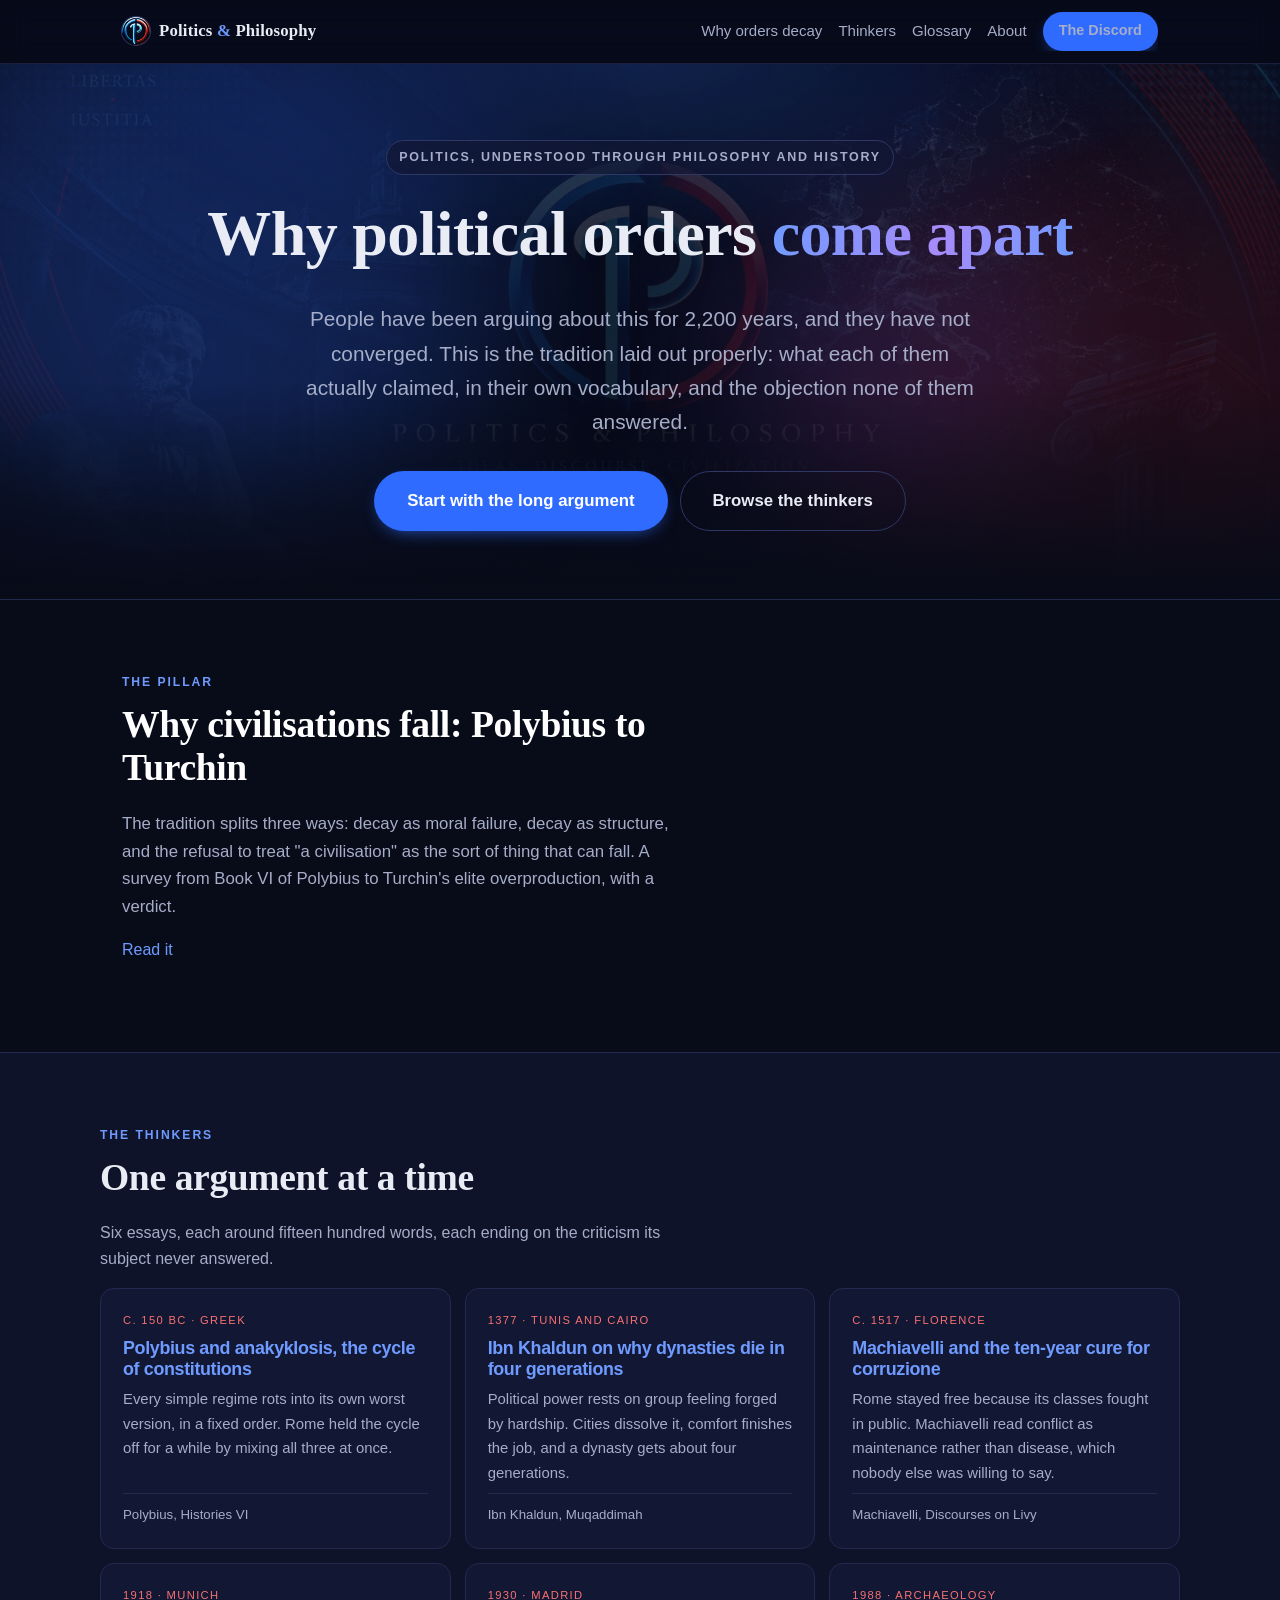
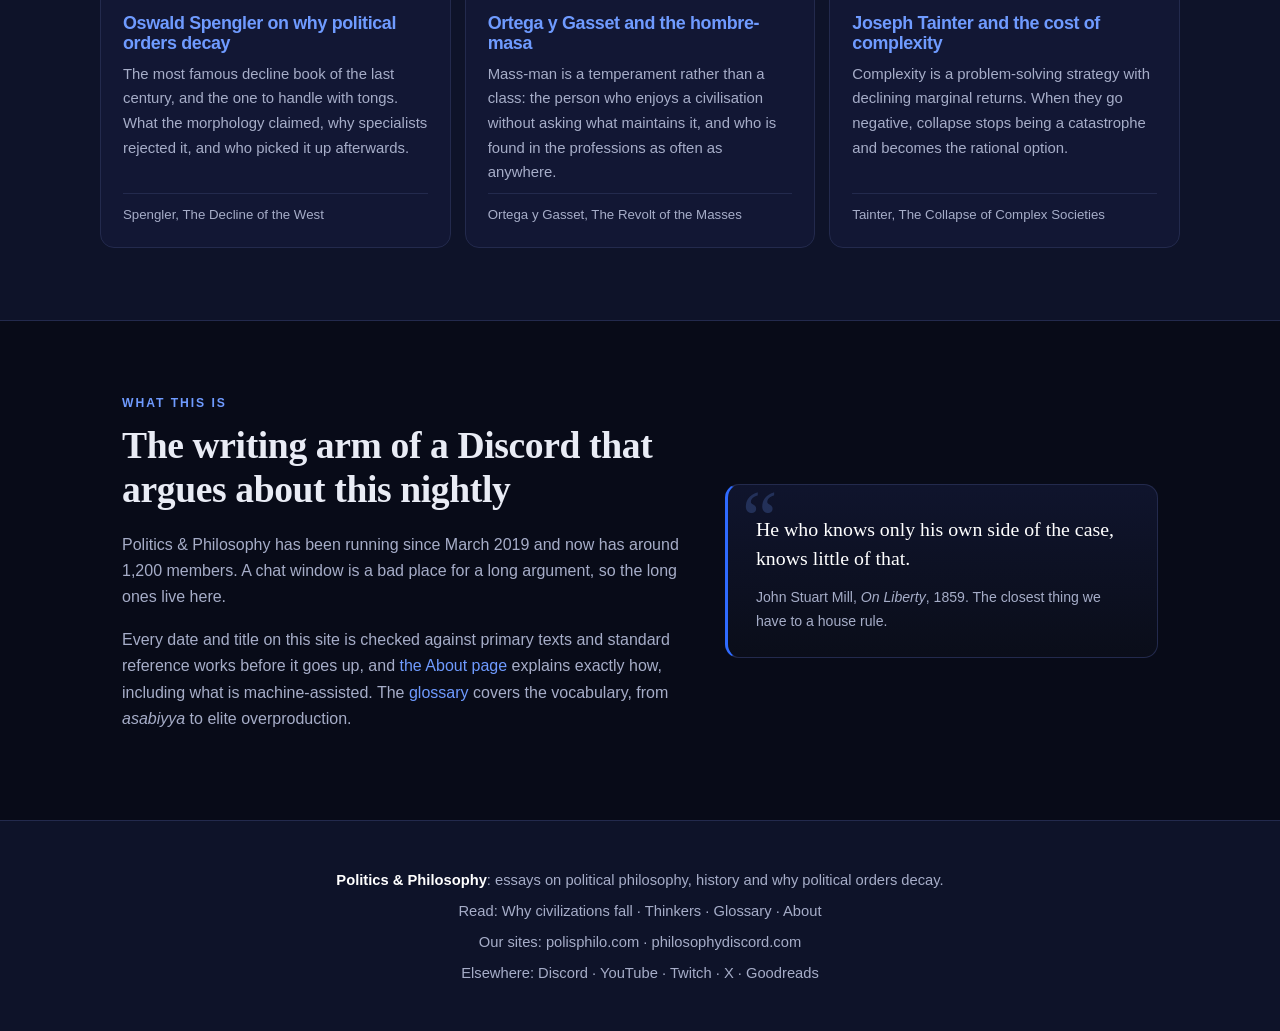
==== index.html @ 43c69aaf "The publication: essays on why political orders decay politicsphilosophy.com becomes the authority s" ====
<!doctype html>
<html lang="en">
<head>
<meta charset="utf-8">
<meta name="viewport" content="width=device-width, initial-scale=1">
<meta name="robots" content="index,follow,max-image-preview:large,max-snippet:-1">
<meta name="theme-color" content="#080b18">

<link rel="canonical" href="https://politicsphilosophy.com/">

<title>Politics &amp; Philosophy: Essays on Political Decay</title>
<meta name="description" content="Why political orders decay, read through the people who tried to explain it: Polybius, Ibn Khaldun, Machiavelli, Spengler, Ortega y Gasset and Joseph Tainter.">

<meta property="og:type" content="website">
<meta property="og:site_name" content="Politics &amp; Philosophy">
<meta property="og:url" content="https://politicsphilosophy.com/">
<meta property="og:title" content="Politics &amp; Philosophy: Essays on Political Decay">
<meta property="og:description" content="Why political orders decay, read through the people who tried to explain it: Polybius, Ibn Khaldun, Machiavelli, Spengler, Ortega y Gasset and Joseph Tainter.">
<meta property="og:image" content="https://politicsphilosophy.com/og.png">
<meta property="og:image:width" content="1200">
<meta property="og:image:height" content="630">
<meta name="twitter:card" content="summary_large_image">
<meta name="twitter:site" content="@polisphilo">
<meta name="twitter:title" content="Politics &amp; Philosophy: Essays on Political Decay">
<meta name="twitter:description" content="Why political orders decay, read through the people who tried to explain it: Polybius, Ibn Khaldun, Machiavelli, Spengler, Ortega y Gasset and Joseph Tainter.">
<meta name="twitter:image" content="https://politicsphilosophy.com/og.png">

<link rel="icon" href="/favicon.png" type="image/png">
<link rel="stylesheet" href="/style.css">
<script>document.documentElement.className += ' js';</script>
<script src="/app.js" defer></script>

<script type="application/ld+json">
{
 "@context": "https://schema.org",
 "@graph": [
  {
   "@type": "WebPage",
   "@id": "https://politicsphilosophy.com/#page",
   "headline": "Politics & Philosophy: Essays on Political Decay",
   "description": "Why political orders decay, read through the people who tried to explain it: Polybius, Ibn Khaldun, Machiavelli, Spengler, Ortega y Gasset and Joseph Tainter.",
   "datePublished": "2026-08-13",
   "dateModified": "2026-08-13",
   "inLanguage": "en",
   "isPartOf": {
    "@id": "https://politicsphilosophy.com/#website"
   },
   "publisher": {
    "@id": "https://polisphilo.com/#org"
   },
   "author": {
    "@id": "https://polisphilo.com/#org"
   },
   "mainEntityOfPage": "https://politicsphilosophy.com/"
  },
  {
   "@type": "WebSite",
   "@id": "https://politicsphilosophy.com/#website",
   "name": "Politics & Philosophy",
   "url": "https://politicsphilosophy.com/",
   "inLanguage": "en",
   "publisher": {
    "@id": "https://polisphilo.com/#org"
   }
  }
 ]
}
</script>
</head>
<body>
<nav class="topbar">
  <div class="topbar-in">
    <a class="brand" href="/"><img src="/mark.png" alt="" width="28" height="28"> <span>Politics <em>&amp;</em> Philosophy</span></a>
    <div class="site-links">
      <a href="/why-civilizations-fall/">Why orders decay</a>
      <a href="/thinkers/">Thinkers</a>
      <a href="/glossary/">Glossary</a>
      <a href="/about/">About</a>
      <a class="btn btn-sm" href="https://philosophydiscord.com/" rel="noopener">The Discord</a>
    </div>
  </div>
  <span class="progress"></span>
</nav>
<header class="hero">
  <div class="aurora" aria-hidden="true"><i></i><i></i><i></i></div>
  <div class="hero-inner">
    <p class="eyebrow">Politics, understood through philosophy and history</p>
    <h1>Why political orders <span class="grad">come apart</span></h1>
    <p class="lede">People have been arguing about this for 2,200 years, and they have not converged. This is
      the tradition laid out properly: what each of them actually claimed, in their own vocabulary, and the
      objection none of them answered.</p>
    <div class="cta-row">
      <a class="btn btn-lg" href="/why-civilizations-fall/">Start with the long argument</a>
      <a class="btn btn-lg btn-ghost" href="/thinkers/">Browse the thinkers</a>
    </div>
  </div>
</header>

<main>
  <section class="band">
    <div class="band-head" data-reveal>
      <span class="kicker">The pillar</span>
      <h2><a href="/why-civilizations-fall/" style="color:#fff">Why civilisations fall: Polybius to Turchin</a></h2>
      <p class="lead-sm">The tradition splits three ways: decay as moral failure, decay as structure, and the refusal to treat "a civilisation" as the sort of thing that can fall. A survey from Book VI of Polybius to Turchin's elite overproduction, with a verdict.</p>
      <p><a href="/why-civilizations-fall/">Read it</a></p>
    </div>
  </section>

  <section class="band alt">
    <div class="band-head" data-reveal><span class="kicker">The thinkers</span><h2>One argument at a time</h2>
      <p>Six essays, each around fifteen hundred words, each ending on the criticism its subject never answered.</p></div>
    <div class="essays" data-stagger>
      <a class="essay" href="/thinkers/polybius/">
        <span class="era">c. 150 BC · Greek</span>
        <h3>Polybius and anakyklosis, the cycle of constitutions</h3>
        <p>Every simple regime rots into its own worst version, in a fixed order. Rome held the cycle off for a while by mixing all three at once.</p>
        <span class="who">Polybius, Histories VI</span>
      </a>
      <a class="essay" href="/thinkers/ibn-khaldun/">
        <span class="era">1377 · Tunis and Cairo</span>
        <h3>Ibn Khaldun on why dynasties die in four generations</h3>
        <p>Political power rests on group feeling forged by hardship. Cities dissolve it, comfort finishes the job, and a dynasty gets about four generations.</p>
        <span class="who">Ibn Khaldun, Muqaddimah</span>
      </a>
      <a class="essay" href="/thinkers/machiavelli/">
        <span class="era">c. 1517 · Florence</span>
        <h3>Machiavelli and the ten-year cure for corruzione</h3>
        <p>Rome stayed free because its classes fought in public. Machiavelli read conflict as maintenance rather than disease, which nobody else was willing to say.</p>
        <span class="who">Machiavelli, Discourses on Livy</span>
      </a>
      <a class="essay" href="/thinkers/spengler/">
        <span class="era">1918 · Munich</span>
        <h3>Oswald Spengler on why political orders decay</h3>
        <p>The most famous decline book of the last century, and the one to handle with tongs. What the morphology claimed, why specialists rejected it, and who picked it up afterwards.</p>
        <span class="who">Spengler, The Decline of the West</span>
      </a>
      <a class="essay" href="/thinkers/ortega-y-gasset/">
        <span class="era">1930 · Madrid</span>
        <h3>Ortega y Gasset and the hombre-masa</h3>
        <p>Mass-man is a temperament rather than a class: the person who enjoys a civilisation without asking what maintains it, and who is found in the professions as often as anywhere.</p>
        <span class="who">Ortega y Gasset, The Revolt of the Masses</span>
      </a>
      <a class="essay" href="/thinkers/tainter/">
        <span class="era">1988 · Archaeology</span>
        <h3>Joseph Tainter and the cost of complexity</h3>
        <p>Complexity is a problem-solving strategy with declining marginal returns. When they go negative, collapse stops being a catastrophe and becomes the rational option.</p>
        <span class="who">Tainter, The Collapse of Complex Societies</span>
      </a>
    </div>
  </section>

  <section class="band">
    <div class="split tight">
      <div class="band-head" data-reveal>
        <span class="kicker">What this is</span>
        <h2>The writing arm of a Discord that argues about this nightly</h2>
        <p>Politics &amp; Philosophy has been running since March 2019 and now has around 1,200 members. A chat
          window is a bad place for a long argument, so the long ones live here.</p>
        <p>Every date and title on this site is checked against primary texts and standard reference works
          before it goes up, and <a href="/about/">the About page</a> explains exactly how, including what
          is machine-assisted. The <a href="/glossary/">glossary</a> covers the vocabulary, from
          <em>asabiyya</em> to elite overproduction.</p>
      </div>
      <figure class="quote" data-reveal>
        <blockquote>He who knows only his own side of the case, knows little of that.</blockquote>
        <figcaption>John Stuart Mill, <cite>On Liberty</cite>, 1859. The closest thing we have to a house rule.</figcaption>
      </figure>
    </div>
  </section>
</main>

<footer class="foot">
  <p><strong>Politics &amp; Philosophy</strong>: essays on political philosophy, history and why political orders decay.</p>
  <p>Read: <a href="/why-civilizations-fall/">Why civilizations fall</a> ·
     <a href="/thinkers/">Thinkers</a> ·
     <a href="/glossary/">Glossary</a> ·
     <a href="/about/">About</a></p>
  <p>Our sites: <a href="https://polisphilo.com/">polisphilo.com</a> ·
     <a href="https://philosophydiscord.com/">philosophydiscord.com</a></p>
  <p>Elsewhere: <a href="https://discord.gg/RZgT4HBjCR" rel="noopener">Discord</a> ·
     <a href="https://www.youtube.com/@polisphilo" rel="noopener">YouTube</a> ·
     <a href="https://www.twitch.tv/polisphilo" rel="noopener">Twitch</a> ·
     <a href="https://x.com/polisphilo" rel="noopener">X</a> ·
     <a href="https://www.goodreads.com/group/show/7275049-politics-philosophy-book-club" rel="noopener">Goodreads</a></p>
</footer>

</body>
</html>
---- style.css ----
/* Politics & Philosophy — polisphilo.com */

:root{
  --bg:#080b18; --bg2:#0b0e1a; --panel:#121734; --panel2:#0e1329; --ink:#e9ecf5; --muted:#a6adc8;
  --blue:#2f6bff; --blue2:#1e40af; --blue-lit:#6f9bff; --red:#dc2626; --red2:#a01818;
  --violet:#8b5cf6; --green:#22c55e;
  --line:#232a4d; --line2:#2e3766; --radius:14px; --max:1080px;
  --serif:"Iowan Old Style","Palatino Linotype",Palatino,Georgia,"Times New Roman",serif;
  --sans:-apple-system,BlinkMacSystemFont,"Segoe UI",Roboto,Helvetica,Arial,sans-serif;
  font-synthesis:none;
}
*{box-sizing:border-box}
html{scroll-behavior:smooth; scroll-padding-top:84px}
body{
  margin:0; background:var(--bg); color:var(--ink);
  font:16px/1.65 var(--sans); -webkit-font-smoothing:antialiased; overflow-x:hidden;
}
h1,h2,h3{line-height:1.15; letter-spacing:-.02em; margin:0 0 .5em}
h1,h2{font-family:var(--serif); letter-spacing:-.01em}
h1{font-size:clamp(2.4rem,6.4vw,4rem)}
h2{font-size:clamp(1.65rem,3.6vw,2.35rem); margin-bottom:.55em}
h3{font-size:1.15rem}
p{margin:0 0 1em}
a{color:var(--blue-lit); text-decoration:none}
a:hover{text-decoration:underline}
strong{color:#fff}
img{max-width:100%; height:auto}
::selection{background:rgba(47,107,255,.4); color:#fff}
:focus-visible{outline:2px solid var(--blue-lit); outline-offset:3px; border-radius:6px}

/* ---------- buttons ---------- */
.btn{
  position:relative; display:inline-block; background:var(--blue); color:#fff; font-weight:600;
  padding:.7em 1.3em; border-radius:999px; border:1px solid transparent; overflow:hidden;
  transition:transform .18s cubic-bezier(.2,.8,.3,1), background .18s, box-shadow .18s;
  box-shadow:0 6px 18px -8px rgba(47,107,255,.9);
}
.btn:hover{background:var(--blue2); text-decoration:none; transform:translateY(-2px); box-shadow:0 12px 26px -10px rgba(47,107,255,.95)}
.btn:active{transform:translateY(0)}
.btn::after{
  content:""; position:absolute; inset:0; pointer-events:none;
  background:linear-gradient(105deg,transparent 35%,rgba(255,255,255,.35) 50%,transparent 65%);
  transform:translateX(-120%);
}
.btn:hover::after{animation:sweep .7s ease}
@keyframes sweep{to{transform:translateX(120%)}}
.btn-lg{padding:.9em 1.9em; font-size:1.05rem}
.btn-sm{padding:.45em 1.05em; font-size:.9rem}
.btn-ghost{background:transparent; border-color:var(--line2); color:var(--ink); box-shadow:none}
.btn-ghost:hover{background:rgba(47,107,255,.12); border-color:var(--blue); box-shadow:none}

.invite{font-family:ui-monospace,SFMono-Regular,Menlo,monospace; font-size:.95em; border-bottom:1px dashed rgba(111,155,255,.5)}
.invite:hover{text-decoration:none; border-bottom-style:solid}

/* ---------- top bar ---------- */
.topbar{
  position:sticky; top:0; z-index:60; background:rgba(8,11,24,.72);
  backdrop-filter:saturate(160%) blur(14px); -webkit-backdrop-filter:saturate(160%) blur(14px);
  border-bottom:1px solid rgba(35,42,77,.7);
}
.topbar-in{max-width:var(--max); margin:0 auto; padding:12px 22px; display:flex; align-items:center; gap:18px; justify-content:space-between}
.brand{display:inline-flex; align-items:center; gap:9px; font-weight:700; color:var(--ink); font-family:var(--serif); font-size:1.05rem; letter-spacing:.01em; white-space:nowrap}
.brand:hover{text-decoration:none}
.brand img{border-radius:50%; box-shadow:0 0 0 1px rgba(111,155,255,.35)}
.brand em{font-style:normal; color:var(--blue-lit)}
.site-links{display:flex; gap:16px; align-items:center; font-size:.94rem; overflow-x:auto; scrollbar-width:none}
.site-links::-webkit-scrollbar{display:none}
.site-links > *{flex:0 0 auto}
.site-links a{color:var(--muted); white-space:nowrap; position:relative}
.site-links a:not(.btn):after{
  content:""; position:absolute; left:0; right:0; bottom:-5px; height:1.5px; background:var(--blue-lit);
  transform:scaleX(0); transform-origin:left; transition:transform .22s ease;
}
.site-links a:not(.btn):hover{color:var(--ink); text-decoration:none}
.site-links a:not(.btn):hover:after,.site-links a[aria-current]:after{transform:scaleX(1)}
.site-links a[aria-current]{color:var(--ink)}
.progress{position:absolute; left:0; bottom:-1px; height:2px; width:0; background:linear-gradient(90deg,var(--blue),var(--violet)); transition:width .1s linear}

/* ---------- hero ---------- */
.hero{position:relative; isolation:isolate; overflow:hidden; border-bottom:1px solid var(--line)}
.hero::before{
  content:""; position:absolute; inset:0; z-index:-2;
  background:linear-gradient(rgba(8,11,24,.82),rgba(8,11,24,.95)), url('/hero-bg.jpg') center 32%/cover no-repeat, var(--panel2);
}
.hero::after{
  content:""; position:absolute; inset:0; z-index:-1; pointer-events:none;
  background:
    radial-gradient(60% 50% at 50% 0%, rgba(47,107,255,.18), transparent 70%),
    linear-gradient(transparent 60%, var(--bg));
}
.aurora{position:absolute; inset:0; z-index:-1; overflow:hidden; pointer-events:none}
.aurora i{
  position:absolute; display:block; width:46vw; height:46vw; max-width:640px; max-height:640px;
  border-radius:50%; filter:blur(90px); opacity:.5; will-change:transform;
}
.aurora i:nth-child(1){background:rgba(47,107,255,.5); top:-16%; left:-8%; animation:drift1 22s ease-in-out infinite alternate}
.aurora i:nth-child(2){background:rgba(220,38,38,.28); bottom:-24%; right:-10%; animation:drift2 26s ease-in-out infinite alternate}
.aurora i:nth-child(3){background:rgba(139,92,246,.28); top:24%; right:18%; width:26vw; height:26vw; animation:drift3 19s ease-in-out infinite alternate}
@keyframes drift1{to{transform:translate3d(14vw,8vh,0) scale(1.15)}}
@keyframes drift2{to{transform:translate3d(-12vw,-9vh,0) scale(1.2)}}
@keyframes drift3{to{transform:translate3d(-8vw,10vh,0) scale(.85)}}

.hero-inner{position:relative; max-width:var(--max); margin:0 auto; padding:76px 22px 68px; text-align:center}
.eyebrow{
  display:inline-flex; align-items:center; gap:9px; font-size:.78rem; font-weight:700; letter-spacing:.14em;
  text-transform:uppercase; color:var(--muted); background:rgba(18,23,52,.7); border:1px solid var(--line2);
  padding:.5em 1em; border-radius:999px; margin-bottom:22px;
}
.eyebrow .dot{width:8px; height:8px; border-radius:50%; background:var(--green); box-shadow:0 0 0 0 rgba(34,197,94,.6); animation:pulse 2.4s infinite}
@keyframes pulse{70%{box-shadow:0 0 0 9px rgba(34,197,94,0)} 100%{box-shadow:0 0 0 0 rgba(34,197,94,0)}}
h1 .grad{
  background:linear-gradient(100deg,#6f9bff,#a78bfa 55%,#6f9bff);
  -webkit-background-clip:text; background-clip:text; color:transparent;
}
.lede{font-size:clamp(1.05rem,2.1vw,1.3rem); color:var(--muted); max-width:58ch; margin:0 auto 1.5em}
.lede strong{color:#fff}
.cta-row{display:flex; gap:12px; justify-content:center; flex-wrap:wrap}
.microcopy{margin-top:18px; color:var(--muted); font-size:.9rem}

/* rotating topic */
.rot{display:inline-grid; vertical-align:bottom; text-align:left}
.rot span{grid-area:1/1; color:#fff; font-weight:600; opacity:0; transform:translateY(.45em); transition:opacity .4s, transform .4s}
/* until the script takes over (no JS, or reduced motion) the first word stands in as static text */
.rot:not(.live) span:first-child,.rot span.on{opacity:1; transform:none}
.rot span.out{opacity:0; transform:translateY(-.45em)}

/* stats */
.stats{display:flex; flex-wrap:wrap; justify-content:center; gap:10px; margin:30px auto 0; max-width:760px}
.stat{
  flex:1 1 150px; background:rgba(18,23,52,.55); border:1px solid var(--line); border-radius:var(--radius);
  padding:14px 16px; backdrop-filter:blur(6px); transition:border-color .2s, transform .2s;
}
.stat:hover{border-color:var(--line2); transform:translateY(-2px)}
.stat b{display:block; font-family:var(--serif); font-size:1.6rem; line-height:1.1; color:#fff}
.stat span{font-size:.82rem; color:var(--muted); letter-spacing:.02em}

/* ---------- keyword ticker ---------- */
.ticker{border-bottom:1px solid var(--line); background:var(--panel2); overflow:hidden; -webkit-mask-image:linear-gradient(90deg,transparent,#000 8%,#000 92%,transparent); mask-image:linear-gradient(90deg,transparent,#000 8%,#000 92%,transparent)}
.ticker-track{display:flex; width:max-content; animation:marquee 42s linear infinite}
.ticker:hover .ticker-track{animation-play-state:paused}
.ticker-track ul{display:flex; gap:28px; list-style:none; margin:0; padding:12px 14px}
.ticker-track li{color:var(--muted); font-size:.86rem; letter-spacing:.06em; text-transform:uppercase; white-space:nowrap}
.ticker-track li::before{content:"◆"; color:var(--blue); margin-right:10px; font-size:.6em; vertical-align:middle}
@keyframes marquee{to{transform:translateX(-50%)}}

/* ---------- bands ---------- */
.band{position:relative; max-width:var(--max); margin:0 auto; padding:72px 22px}
.band.alt{background:var(--panel2); max-width:none; border-block:1px solid var(--line)}
.band.alt > *{max-width:var(--max); margin-left:auto; margin-right:auto}
.band p{color:var(--muted); max-width:68ch}
.band p strong{color:#fff}
.band-head{max-width:64ch}
.kicker{display:block; font-size:.76rem; font-weight:700; letter-spacing:.16em; text-transform:uppercase; color:var(--blue-lit); margin-bottom:.9em}
.lead-sm{font-size:1.05rem}

/* ---------- cards ---------- */
.grid{display:grid; grid-template-columns:repeat(auto-fit,minmax(240px,1fr)); gap:16px; margin-top:8px}
@media (min-width:860px){.grid{grid-template-columns:repeat(3,minmax(0,1fr))}}
.card{
  position:relative; background:var(--panel); border:1px solid var(--line); border-radius:var(--radius);
  padding:20px; overflow:hidden; transition:transform .25s cubic-bezier(.2,.8,.3,1), border-color .25s;
}
.card::before{
  content:""; position:absolute; inset:0; opacity:0; transition:opacity .3s; pointer-events:none;
  background:radial-gradient(340px circle at var(--mx,50%) var(--my,0%), rgba(47,107,255,.16), transparent 62%);
}
.card:hover{transform:translateY(-4px); border-color:var(--line2)}
.card:hover::before{opacity:1}
.card h3{margin-bottom:.3em}
.card h3 a{color:#fff}
.card p{margin:0; font-size:.95rem; color:var(--muted)}
.card .ic{font-size:1.3rem; display:block; margin-bottom:.4em; filter:saturate(1.1)}

/* ---------- checks ---------- */
.checks{list-style:none; padding:0; margin:0 0 1.6em; max-width:80ch}
.checks li{position:relative; padding:12px 0 12px 36px; color:var(--muted); border-bottom:1px solid var(--line)}
.checks li:before{
  content:"✓"; position:absolute; left:0; top:10px; color:var(--green); font-weight:700;
  width:22px; height:22px; line-height:22px; text-align:center; font-size:.8rem;
  border-radius:50%; background:rgba(34,197,94,.12); border:1px solid rgba(34,197,94,.3);
}
.checks strong{color:#fff}

/* ---------- room commands ---------- */
.split{display:grid; grid-template-columns:minmax(0,1fr) minmax(0,1.05fr); gap:44px; align-items:center}
.split.tight{grid-template-columns:minmax(0,1.3fr) minmax(0,1fr); gap:40px}

/* pull quote */
.quote{
  position:relative; margin:0; padding:30px 28px 24px; border-radius:var(--radius);
  background:linear-gradient(180deg,rgba(18,23,52,.75),rgba(11,14,26,.75));
  border:1px solid var(--line); border-left:3px solid var(--blue);
}
.quote::before{
  content:"\201C"; position:absolute; top:-6px; left:14px; font-family:var(--serif);
  font-size:5rem; line-height:1; color:rgba(111,155,255,.22);
}
.quote blockquote{margin:0 0 .7em; font-family:var(--serif); font-size:1.24rem; line-height:1.45; color:#fff}
.quote figcaption{font-size:.88rem; color:var(--muted)}
.quote cite{font-style:italic}
.feature{display:flex; gap:14px; align-items:flex-start; margin-bottom:18px}
.feature img{width:44px; height:44px; border-radius:50%; flex:none}
.feature h3{font-size:1rem; margin:0 0 .15em; color:var(--blue-lit)}
.feature p{margin:0; font-size:.93rem; color:var(--muted)}

.panel{
  background:linear-gradient(180deg,rgba(18,23,52,.6),rgba(8,11,24,.6));
  border:1px solid var(--line2); border-radius:22px; padding:22px;
  box-shadow:0 30px 70px -40px rgba(47,107,255,.6);
}
.chipgrid{display:grid; grid-template-columns:repeat(3,minmax(0,1fr)); gap:12px}
.chip{
  display:flex; align-items:center; gap:10px; padding:14px 14px; border-radius:12px; font-weight:600;
  color:#fff; font-size:.98rem; background:linear-gradient(180deg,#2c56d8,#1e3fae); border:1px solid rgba(255,255,255,.08);
  box-shadow:0 10px 22px -14px rgba(0,0,0,.9); transition:transform .2s cubic-bezier(.2,.8,.3,1), box-shadow .2s, filter .2s;
}
.chip.hot{background:linear-gradient(180deg,#cf2b2b,#951616)}
.chip:hover{transform:translateY(-3px) scale(1.02); filter:brightness(1.12); box-shadow:0 16px 30px -16px rgba(0,0,0,1)}
.chip .g{font-size:1.15rem; line-height:1}
.chip .s{opacity:.55; font-weight:400}

/* ---------- forum threads ---------- */
.threads{list-style:none; margin:26px 0 0; padding:0; display:grid; gap:12px}
.thread{
  display:flex; gap:16px; align-items:center; background:rgba(18,23,52,.5); border:1px solid var(--line);
  border-radius:var(--radius); padding:16px 18px; transition:transform .22s cubic-bezier(.2,.8,.3,1), border-color .22s, background .22s;
}
.thread:hover{transform:translateX(5px); border-color:rgba(139,92,246,.55); background:rgba(24,20,56,.6)}
.thread img{width:56px; height:56px; border-radius:50%; flex:none}
.thread .tag{
  display:inline-block; font-size:.7rem; letter-spacing:.06em; text-transform:uppercase; color:#c4b5fd;
  background:rgba(139,92,246,.14); border:1px solid rgba(139,92,246,.34); padding:.25em .7em; border-radius:999px; margin-bottom:.45em;
}
.thread h3{font-family:var(--serif); font-size:1.12rem; margin:0 0 .2em; color:#fff; font-weight:600}
.thread p{margin:0; font-size:.9rem; color:var(--muted)}
.forum-cta{
  display:flex; flex-wrap:wrap; gap:16px; align-items:center; justify-content:space-between;
  margin-top:16px; padding:18px 20px; border-radius:var(--radius);
  background:linear-gradient(100deg,rgba(139,92,246,.16),rgba(47,107,255,.12)); border:1px solid rgba(139,92,246,.3);
}
.forum-cta p{margin:0; color:var(--ink); font-weight:600}
.forum-cta small{display:block; font-weight:400; color:var(--muted)}

/* ---------- widget ---------- */
.widget-wrap{display:flex; justify-content:center; min-height:500px; margin:1.5rem 0}
.widget-wrap iframe{max-width:100%; border:0; border-radius:16px; box-shadow:0 30px 70px -40px rgba(47,107,255,.8)}

/* ---------- server directory ---------- */
.servers{list-style:none; counter-reset:s; padding:0; margin:10px 0 0}
.server{
  counter-increment:s; display:flex; gap:16px; align-items:center; justify-content:space-between;
  background:var(--panel); border:1px solid var(--line); border-radius:var(--radius);
  padding:18px 20px; margin-bottom:12px;
}
.server::before{content:counter(s); font-weight:700; color:var(--muted); min-width:1.4em; font-family:var(--serif)}
.server > div{flex:1 1 auto}
.server.featured{border-color:var(--blue); box-shadow:0 0 0 1px rgba(47,107,255,.35), 0 24px 60px -40px rgba(47,107,255,.9)}
.server h3{margin:0 0 .2em}
.server p{margin:0; font-size:.92rem; color:var(--muted)}
.tag{background:var(--blue); color:#fff; font-size:.7rem; padding:.2em .6em; border-radius:999px; vertical-align:middle; margin-left:6px}

/* ---------- faq ---------- */
details{border:1px solid var(--line); border-radius:12px; padding:0 18px; margin-bottom:10px; background:var(--panel); transition:border-color .2s, background .2s}
details:hover{border-color:var(--line2)}
details[open]{background:rgba(18,23,52,.85); border-color:rgba(47,107,255,.45)}
summary{cursor:pointer; font-weight:600; padding:15px 0; list-style:none; display:flex; gap:12px; align-items:baseline}
summary::-webkit-details-marker{display:none}
summary:before{content:"+"; color:var(--blue-lit); font-weight:700; transition:transform .2s; display:inline-block}
details[open] summary:before{content:"+"; transform:rotate(45deg)}
details p{color:var(--muted); margin:0 0 15px}

/* ---------- footer ---------- */
.foot{border-top:1px solid var(--line); background:var(--panel2); text-align:center; padding:40px 22px; color:var(--muted); font-size:.92rem}
.foot p{margin:.45em 0}
.foot a{color:var(--muted)}
.foot a:hover{color:var(--ink)}
.foot .invite{color:var(--blue-lit)}

/* ---------- article pages ---------- */
.page-hero .hero-inner{padding:44px 22px 50px}
.page-hero h1{font-size:clamp(1.9rem,4.4vw,2.7rem)}
.article{max-width:760px; margin:0 auto; padding:48px 22px 20px}
.article p{color:var(--muted)}
.article p strong{color:#fff}
.article h2{margin-top:1.8em; font-size:clamp(1.4rem,3vw,1.9rem)}
.article h3{margin-top:1.3em}
.article ul,.article ol{color:var(--muted); padding-left:1.3em; margin:0 0 1.2em}
.article li{margin-bottom:.55em}
.article blockquote{border-left:3px solid var(--blue); margin:1.4em 0; padding:.4em 0 .4em 20px; font-style:italic; color:var(--ink)}
.article blockquote p{color:var(--ink); margin:0}

/* ---------- scroll reveal (only when JS is on) ---------- */
.js [data-reveal]{opacity:0; transform:translateY(20px); transition:opacity .7s cubic-bezier(.2,.8,.3,1), transform .7s cubic-bezier(.2,.8,.3,1); transition-delay:var(--d,0ms)}
.js [data-reveal].in{opacity:1; transform:none}

/* ---------- responsive ---------- */
@media (max-width:900px){
  .split{grid-template-columns:1fr; gap:32px}
}
@media (max-width:640px){
  .hero-inner{padding:56px 20px 54px}
  .band{padding:56px 20px}
  .chipgrid{grid-template-columns:repeat(2,minmax(0,1fr)); gap:10px}
  .chip{font-size:.92rem; padding:12px 12px}
  .thread{gap:13px; padding:14px}
  .thread img{width:46px; height:46px}
  .stat b{font-size:1.4rem}
  .server{flex-wrap:wrap}
  .topbar-in{padding:10px 16px; gap:12px}
  .brand span{display:none}
  /* keep the Join CTA pinned while the rest of the nav scrolls sideways */
  .site-links{padding-right:2px}
  .site-links .btn{position:sticky; right:0; margin-left:4px; box-shadow:-14px 0 14px 6px rgba(8,11,24,.92)}
}

@media (prefers-reduced-motion:reduce){
  html{scroll-behavior:auto}
  *,*::before,*::after{animation-duration:.001ms !important; animation-iteration-count:1 !important; transition-duration:.001ms !important}
  .js [data-reveal]{opacity:1; transform:none}
  .ticker-track{animation:none}
}
/* ============================================================
   EDITORIAL LAYER — politicsphilosophy.com
   Appended to the shared Politics & Philosophy base stylesheet.
   The base supplies: tokens, topbar, buttons, cards, reveal,
   aurora, footer. This adds the reading experience.
   ============================================================ */

:root{
  --accent:#dc2626;              /* the publication runs on the red half of the mark */
  --accent-lit:#f87171;
  --paper:#e8e6e1;               /* warm ink for long-form body text */
  --measure:34rem;
}

/* ---------- article shell ---------- */
.masthead{
  position:relative; padding:64px 22px 40px; text-align:center; border-bottom:1px solid var(--line);
  background:radial-gradient(70% 90% at 50% 0%, rgba(220,38,38,.12), transparent 70%);
}
.masthead .kicker{color:var(--accent-lit)}
.masthead h1{max-width:20ch; margin-inline:auto; font-size:clamp(2rem,4.6vw,3.1rem)}
.byline{
  display:flex; flex-wrap:wrap; gap:8px 18px; justify-content:center; align-items:center;
  color:var(--muted); font-size:.88rem; margin-top:18px;
}
.byline .sep{opacity:.4}
.standfirst{
  max-width:52ch; margin:22px auto 0; font-family:var(--serif); font-size:clamp(1.1rem,2.2vw,1.35rem);
  line-height:1.5; color:var(--ink);
}

.essay-wrap{display:grid; grid-template-columns:minmax(0,1fr); gap:0; max-width:var(--max); margin:0 auto; padding:0 22px}
@media (min-width:1040px){
  .essay-wrap{grid-template-columns:220px minmax(0,1fr); gap:56px; padding-right:44px}
}

/* ---------- table of contents ---------- */
.toc{display:none}
@media (min-width:1040px){
  .toc{
    display:block; position:sticky; top:96px; align-self:start; max-height:calc(100vh - 140px);
    overflow-y:auto; padding:44px 0 0; font-size:.88rem; scrollbar-width:thin;
  }
  .toc h2{font-family:var(--sans); font-size:.72rem; letter-spacing:.16em; text-transform:uppercase; color:var(--muted); margin-bottom:1.1em}
  .toc ol{list-style:none; margin:0; padding:0; border-left:1px solid var(--line)}
  .toc li{margin:0}
  .toc a{
    display:block; padding:7px 0 7px 16px; margin-left:-1px; color:var(--muted);
    border-left:1px solid transparent; transition:color .2s, border-color .2s;
  }
  .toc a:hover{color:var(--ink); text-decoration:none}
  .toc a.here{color:var(--accent-lit); border-left-color:var(--accent)}
}

/* ---------- long-form prose ---------- */
.prose{max-width:var(--measure); padding:44px 0 24px; font-size:1.075rem; line-height:1.78; color:var(--paper)}
.prose > p{margin:0 0 1.35em}
.prose strong{color:#fff}
.prose a{color:var(--ink); text-decoration:underline; text-decoration-color:rgba(248,113,113,.55); text-underline-offset:3px; text-decoration-thickness:1px}
.prose a:hover{text-decoration-color:var(--accent-lit)}
.prose h2{
  font-size:clamp(1.4rem,2.8vw,1.85rem); margin:2.1em 0 .6em; scroll-margin-top:96px;
}
.prose h2::before{
  content:""; display:block; width:44px; height:2px; margin-bottom:.7em;
  background:linear-gradient(90deg,var(--accent),transparent);
}
.prose h3{font-size:1.16rem; margin:1.8em 0 .4em; color:#fff}
.prose > p:first-of-type::first-letter{
  float:left; font-family:var(--serif); font-size:3.6em; line-height:.82; padding:.06em .1em 0 0;
  color:var(--accent-lit);
}
.prose ul,.prose ol{margin:0 0 1.4em; padding-left:1.3em}
.prose li{margin-bottom:.6em}
.prose blockquote{
  margin:1.7em 0; padding:.2em 0 .2em 22px; border-left:2px solid var(--accent);
  font-family:var(--serif); font-size:1.15em; line-height:1.5; color:#fff;
}
.prose blockquote p{margin:0 0 .4em}
.prose blockquote cite{display:block; font-family:var(--sans); font-size:.82rem; font-style:normal; color:var(--muted)}
.prose hr{border:0; height:1px; background:var(--line); margin:2.4em 0}

/* a term being defined, e.g. asabiyyah */
.term{font-style:italic; color:#fff; border-bottom:1px dotted rgba(248,113,113,.5)}

/* aside that sits beside the text on wide screens */
.aside{
  margin:1.8em 0; padding:18px 20px; border-radius:var(--radius); font-size:.95rem;
  background:rgba(18,23,52,.55); border:1px solid var(--line); color:var(--muted);
}
.aside h4{margin:0 0 .4em; font-family:var(--sans); font-size:.72rem; letter-spacing:.14em; text-transform:uppercase; color:var(--accent-lit)}
.aside p:last-child{margin-bottom:0}

/* the objection block: every thinker essay carries one */
.objection{border-color:rgba(220,38,38,.35); background:rgba(38,16,20,.5)}

/* ---------- reading progress ---------- */
.readbar{position:fixed; left:0; top:0; height:2px; width:0; background:var(--accent); z-index:70; transition:width .1s linear}

/* ---------- article footer ---------- */
.sources{margin:2.6em 0 0; padding:22px 0 0; border-top:1px solid var(--line); font-size:.92rem; color:var(--muted)}
.sources h2{font-family:var(--sans); font-size:.74rem; letter-spacing:.16em; text-transform:uppercase; margin-bottom:1em}
.sources h2::before{display:none}
.sources ol{padding-left:1.2em; margin:0}
.sources li{margin-bottom:.55em}

.next-read{
  display:grid; gap:14px; margin:36px 0 0; padding:24px 0 0; border-top:1px solid var(--line);
  grid-template-columns:repeat(auto-fit,minmax(240px,1fr));
}

/* ---------- essay index cards ---------- */
.essays{display:grid; gap:14px; grid-template-columns:repeat(auto-fit,minmax(280px,1fr)); margin-top:10px}
.essay{
  position:relative; display:flex; flex-direction:column; gap:8px; padding:22px;
  background:var(--panel); border:1px solid var(--line); border-radius:var(--radius);
  transition:transform .25s cubic-bezier(.2,.8,.3,1), border-color .25s;
}
.essay:hover{transform:translateY(-4px); border-color:rgba(220,38,38,.45)}
.essay .era{font-size:.7rem; letter-spacing:.12em; text-transform:uppercase; color:var(--accent-lit)}
.essay h3{margin:0; font-size:1.12rem}
.essay h3 a{color:#fff}
.essay h3 a::after{content:""; position:absolute; inset:0}
.essay p{margin:0; font-size:.93rem; color:var(--muted)}
.essay .who{margin-top:auto; padding-top:10px; font-size:.83rem; color:var(--muted); border-top:1px solid var(--line)}

/* ---------- the timeline on the pillar page ---------- */
.timeline{list-style:none; margin:28px 0 0; padding:0 0 0 26px; border-left:1px solid var(--line)}
.timeline li{position:relative; padding:0 0 26px 8px}
.timeline li::before{
  content:""; position:absolute; left:-31px; top:7px; width:9px; height:9px; border-radius:50%;
  background:var(--bg); border:2px solid var(--accent);
}
.timeline .when{display:block; font-size:.78rem; letter-spacing:.1em; text-transform:uppercase; color:var(--muted); margin-bottom:.2em}
.timeline h3{margin:0 0 .25em; font-size:1.05rem}
.timeline p{margin:0; font-size:.93rem; color:var(--muted); max-width:60ch}

/* ---------- glossary ---------- */
.glossary{margin:24px 0 0}
.glossary dt{font-family:var(--serif); font-size:1.1rem; color:#fff; margin-top:1.4em}
.glossary dt span{font-family:var(--sans); font-size:.75rem; letter-spacing:.1em; text-transform:uppercase; color:var(--accent-lit); margin-left:10px}
.glossary dd{margin:.3em 0 0; color:var(--muted); max-width:70ch}

@media (max-width:640px){
  .prose{font-size:1.02rem; padding-top:32px}
  .masthead{padding:44px 20px 32px}
}

@media (min-width:1040px){ .prose{margin-inline:auto} }
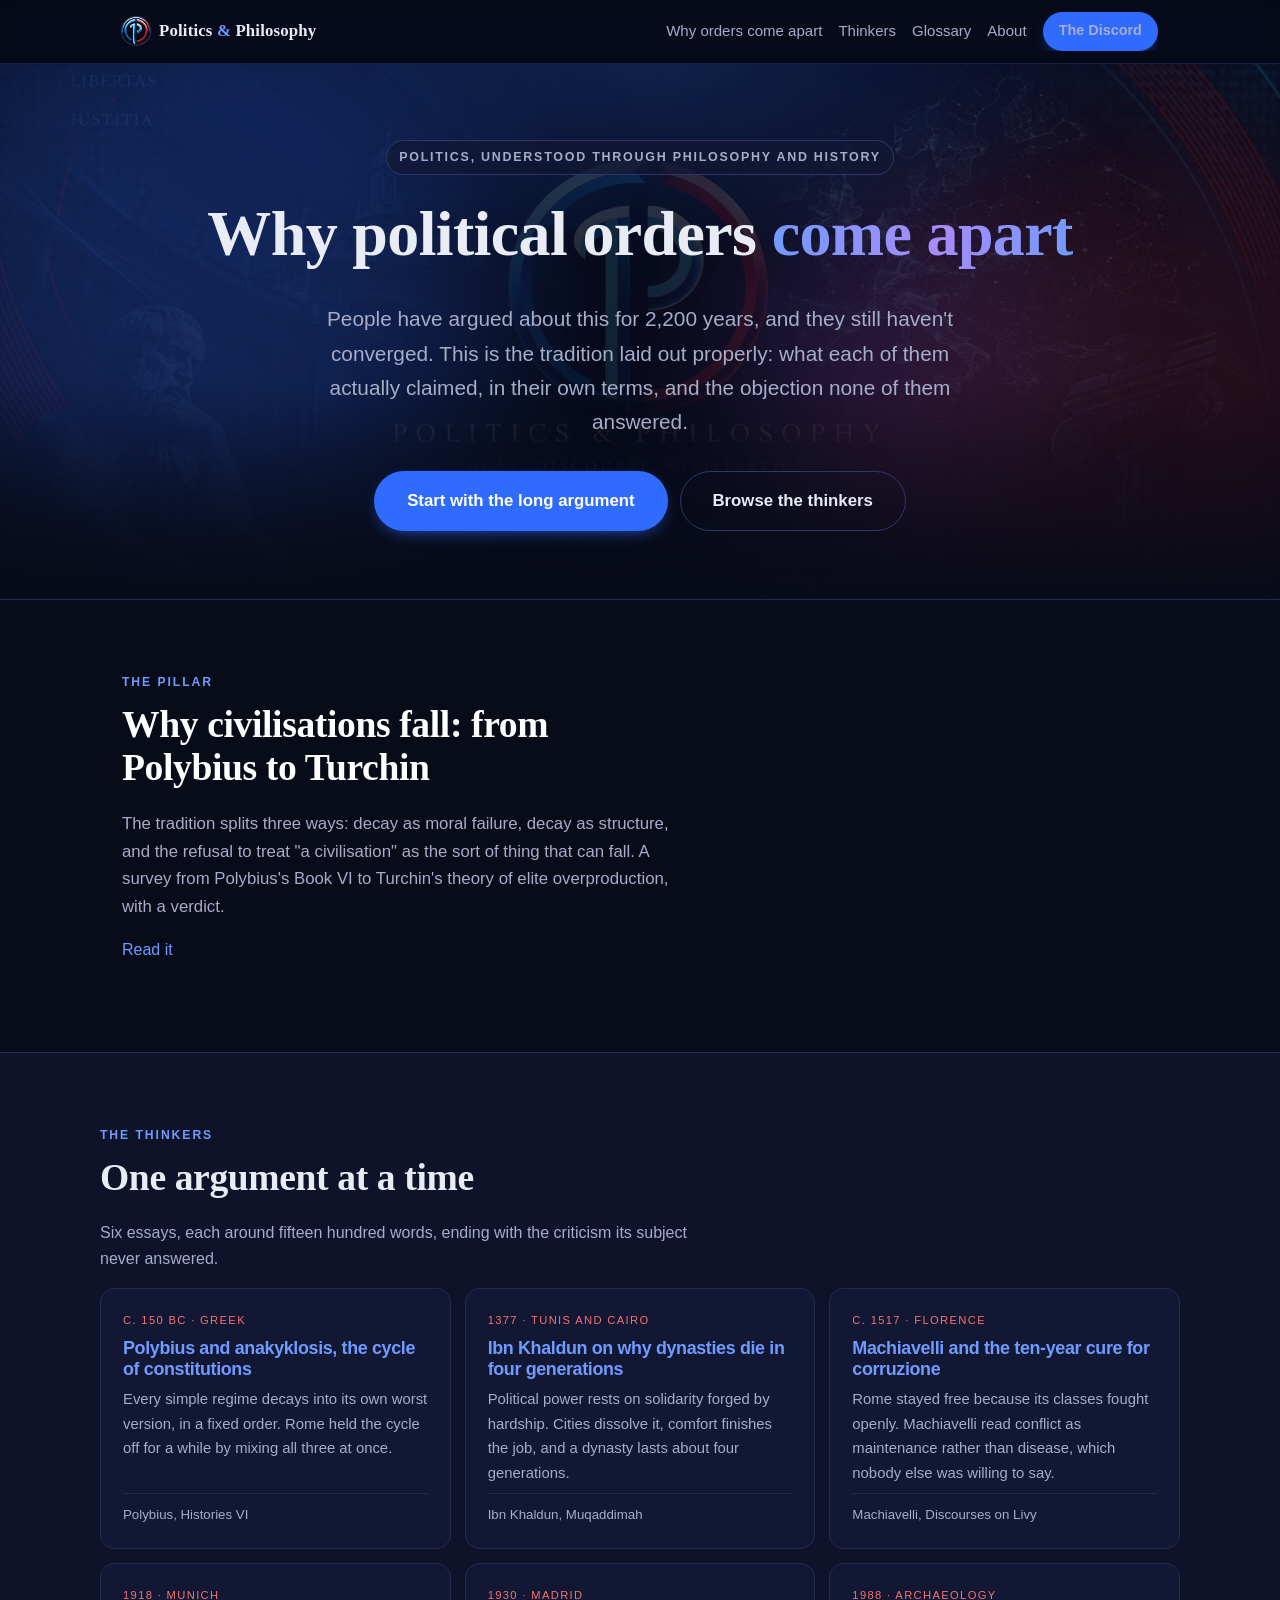
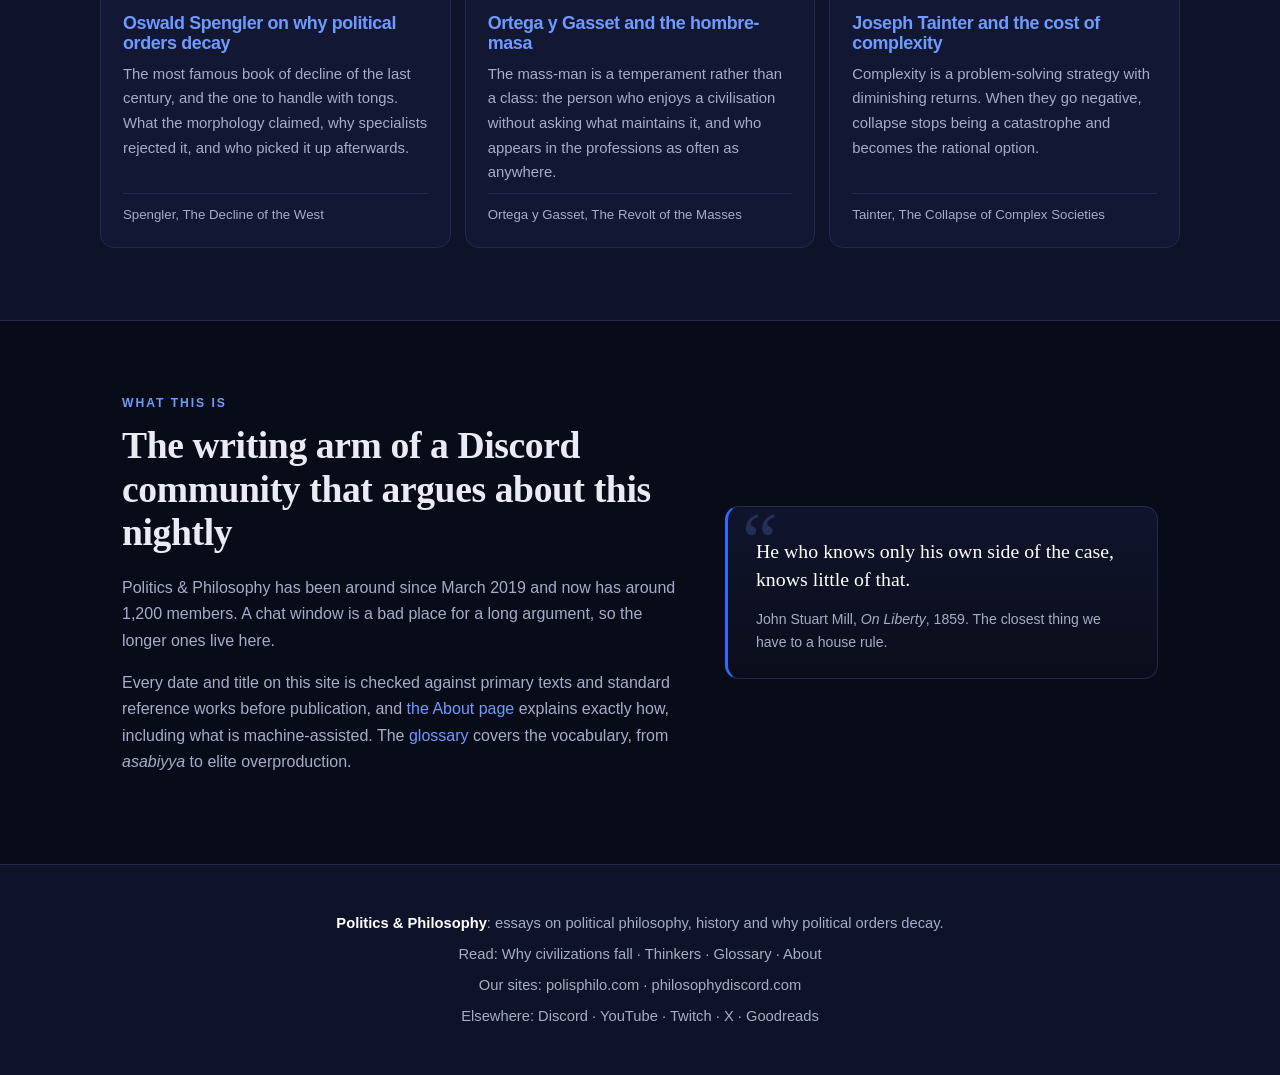
==== commit b640585c: "Apply editorial pass across the essays and navigation Work through the requested line edits on the h" ====
--- a/index.html
+++ b/index.html
@@ -25,7 +25,10 @@
 <meta name="twitter:description" content="Why political orders decay, read through the people who tried to explain it: Polybius, Ibn Khaldun, Machiavelli, Spengler, Ortega y Gasset and Joseph Tainter.">
 <meta name="twitter:image" content="https://politicsphilosophy.com/og.png">
 
-<link rel="icon" href="/favicon.png" type="image/png">
+<link rel="icon" href="/favicon.ico" sizes="32x32">
+<link rel="icon" href="/favicon-192.png" type="image/png" sizes="192x192">
+<link rel="apple-touch-icon" href="/apple-touch-icon.png">
+<link rel="manifest" href="/site.webmanifest">
 <link rel="stylesheet" href="/style.css">
 <script>document.documentElement.className += ' js';</script>
 <script src="/app.js" defer></script>
@@ -72,7 +75,7 @@
   <div class="topbar-in">
     <a class="brand" href="/"><img src="/mark.png" alt="" width="28" height="28"> <span>Politics <em>&amp;</em> Philosophy</span></a>
     <div class="site-links">
-      <a href="/why-civilizations-fall/">Why orders decay</a>
+      <a href="/why-civilizations-fall/">Why orders come apart</a>
       <a href="/thinkers/">Thinkers</a>
       <a href="/glossary/">Glossary</a>
       <a href="/about/">About</a>
@@ -86,8 +89,8 @@
   <div class="hero-inner">
     <p class="eyebrow">Politics, understood through philosophy and history</p>
     <h1>Why political orders <span class="grad">come apart</span></h1>
-    <p class="lede">People have been arguing about this for 2,200 years, and they have not converged. This is
-      the tradition laid out properly: what each of them actually claimed, in their own vocabulary, and the
+    <p class="lede">People have argued about this for 2,200 years, and they still haven't converged. This is
+      the tradition laid out properly: what each of them actually claimed, in their own terms, and the
       objection none of them answered.</p>
     <div class="cta-row">
       <a class="btn btn-lg" href="/why-civilizations-fall/">Start with the long argument</a>
@@ -100,50 +103,50 @@
   <section class="band">
     <div class="band-head" data-reveal>
       <span class="kicker">The pillar</span>
-      <h2><a href="/why-civilizations-fall/" style="color:#fff">Why civilisations fall: Polybius to Turchin</a></h2>
-      <p class="lead-sm">The tradition splits three ways: decay as moral failure, decay as structure, and the refusal to treat "a civilisation" as the sort of thing that can fall. A survey from Book VI of Polybius to Turchin's elite overproduction, with a verdict.</p>
+      <h2><a href="/why-civilizations-fall/" style="color:#fff">Why civilisations fall: from Polybius to Turchin</a></h2>
+      <p class="lead-sm">The tradition splits three ways: decay as moral failure, decay as structure, and the refusal to treat "a civilisation" as the sort of thing that can fall. A survey from Polybius's Book VI to Turchin's theory of elite overproduction, with a verdict.</p>
       <p><a href="/why-civilizations-fall/">Read it</a></p>
     </div>
   </section>
 
   <section class="band alt">
     <div class="band-head" data-reveal><span class="kicker">The thinkers</span><h2>One argument at a time</h2>
-      <p>Six essays, each around fifteen hundred words, each ending on the criticism its subject never answered.</p></div>
+      <p>Six essays, each around fifteen hundred words, ending with the criticism its subject never answered.</p></div>
     <div class="essays" data-stagger>
       <a class="essay" href="/thinkers/polybius/">
         <span class="era">c. 150 BC · Greek</span>
         <h3>Polybius and anakyklosis, the cycle of constitutions</h3>
-        <p>Every simple regime rots into its own worst version, in a fixed order. Rome held the cycle off for a while by mixing all three at once.</p>
+        <p>Every simple regime decays into its own worst version, in a fixed order. Rome held the cycle off for a while by mixing all three at once.</p>
         <span class="who">Polybius, Histories VI</span>
       </a>
       <a class="essay" href="/thinkers/ibn-khaldun/">
         <span class="era">1377 · Tunis and Cairo</span>
         <h3>Ibn Khaldun on why dynasties die in four generations</h3>
-        <p>Political power rests on group feeling forged by hardship. Cities dissolve it, comfort finishes the job, and a dynasty gets about four generations.</p>
+        <p>Political power rests on solidarity forged by hardship. Cities dissolve it, comfort finishes the job, and a dynasty lasts about four generations.</p>
         <span class="who">Ibn Khaldun, Muqaddimah</span>
       </a>
       <a class="essay" href="/thinkers/machiavelli/">
         <span class="era">c. 1517 · Florence</span>
         <h3>Machiavelli and the ten-year cure for corruzione</h3>
-        <p>Rome stayed free because its classes fought in public. Machiavelli read conflict as maintenance rather than disease, which nobody else was willing to say.</p>
+        <p>Rome stayed free because its classes fought openly. Machiavelli read conflict as maintenance rather than disease, which nobody else was willing to say.</p>
         <span class="who">Machiavelli, Discourses on Livy</span>
       </a>
       <a class="essay" href="/thinkers/spengler/">
         <span class="era">1918 · Munich</span>
         <h3>Oswald Spengler on why political orders decay</h3>
-        <p>The most famous decline book of the last century, and the one to handle with tongs. What the morphology claimed, why specialists rejected it, and who picked it up afterwards.</p>
+        <p>The most famous book of decline of the last century, and the one to handle with tongs. What the morphology claimed, why specialists rejected it, and who picked it up afterwards.</p>
         <span class="who">Spengler, The Decline of the West</span>
       </a>
       <a class="essay" href="/thinkers/ortega-y-gasset/">
         <span class="era">1930 · Madrid</span>
         <h3>Ortega y Gasset and the hombre-masa</h3>
-        <p>Mass-man is a temperament rather than a class: the person who enjoys a civilisation without asking what maintains it, and who is found in the professions as often as anywhere.</p>
+        <p>The mass-man is a temperament rather than a class: the person who enjoys a civilisation without asking what maintains it, and who appears in the professions as often as anywhere.</p>
         <span class="who">Ortega y Gasset, The Revolt of the Masses</span>
       </a>
       <a class="essay" href="/thinkers/tainter/">
         <span class="era">1988 · Archaeology</span>
         <h3>Joseph Tainter and the cost of complexity</h3>
-        <p>Complexity is a problem-solving strategy with declining marginal returns. When they go negative, collapse stops being a catastrophe and becomes the rational option.</p>
+        <p>Complexity is a problem-solving strategy with diminishing returns. When they go negative, collapse stops being a catastrophe and becomes the rational option.</p>
         <span class="who">Tainter, The Collapse of Complex Societies</span>
       </a>
     </div>
@@ -153,11 +156,11 @@
     <div class="split tight">
       <div class="band-head" data-reveal>
         <span class="kicker">What this is</span>
-        <h2>The writing arm of a Discord that argues about this nightly</h2>
-        <p>Politics &amp; Philosophy has been running since March 2019 and now has around 1,200 members. A chat
-          window is a bad place for a long argument, so the long ones live here.</p>
+        <h2>The writing arm of a Discord community that argues about this nightly</h2>
+        <p>Politics &amp; Philosophy has been around since March 2019 and now has around 1,200 members. A chat
+          window is a bad place for a long argument, so the longer ones live here.</p>
         <p>Every date and title on this site is checked against primary texts and standard reference works
-          before it goes up, and <a href="/about/">the About page</a> explains exactly how, including what
+          before publication, and <a href="/about/">the About page</a> explains exactly how, including what
           is machine-assisted. The <a href="/glossary/">glossary</a> covers the vocabulary, from
           <em>asabiyya</em> to elite overproduction.</p>
       </div>
